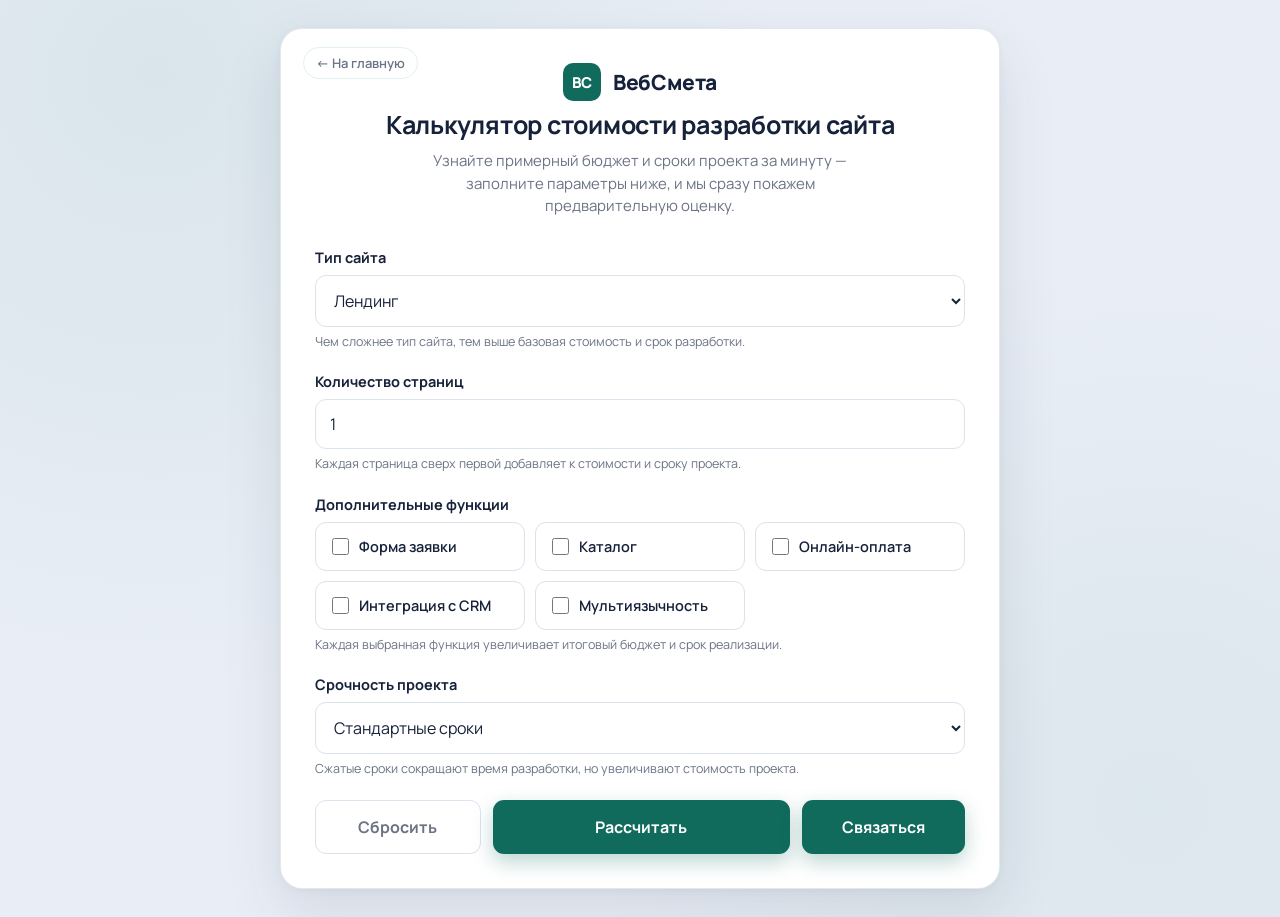
==== calculator.html @ 16f45714 "Initial commit: Websmeta site with calculator and modal" ====
<!DOCTYPE html>
<html lang="ru">
<head>
  <meta charset="UTF-8" />
  <meta name="viewport" content="width=device-width, initial-scale=1.0" />
  <title>ВебСмета — калькулятор стоимости разработки сайта</title>

  <link rel="preconnect" href="https://fonts.googleapis.com">
  <link rel="preconnect" href="https://fonts.gstatic.com" crossorigin>
  <link href="https://fonts.googleapis.com/css2?family=Manrope:wght@400;500;600;700;800&display=swap" rel="stylesheet">

  <link rel="stylesheet" href="css/styles.css">
</head>
<body>

  <div class="card">

    <a href="index.html" class="back-link">← На главную</a>

    <div class="brand">
      <div class="brand-mark">ВС</div>
      <div class="brand-name">ВебСмета</div>
    </div>

    <h1>Калькулятор стоимости разработки сайта</h1>

    <p class="subtitle">
      Узнайте примерный бюджет и сроки проекта за минуту — заполните параметры ниже,
      и мы сразу покажем предварительную оценку.
    </p>

    <!-- Тип сайта -->
    <div class="form-group">
      <label class="field-label" for="siteType">Тип сайта</label>
      <select id="siteType">
        <option value="landing">Лендинг</option>
        <option value="corporate">Корпоративный сайт</option>
        <option value="shop">Интернет-магазин</option>
      </select>
      <span class="hint">Чем сложнее тип сайта, тем выше базовая стоимость и срок разработки.</span>
    </div>

    <!-- Количество страниц -->
    <div class="form-group">
      <label class="field-label" for="pages">Количество страниц</label>
      <input type="number" id="pages" min="1" value="1" />
      <span class="hint">Каждая страница сверх первой добавляет к стоимости и сроку проекта.</span>
    </div>

    <!-- Дополнительные функции -->
    <div class="form-group">
      <label class="field-label">Дополнительные функции</label>

      <div class="checkboxes">
        <div class="checkbox-item">
          <label>
            <input type="checkbox" id="leadForm" name="leadForm" />
            <span>Форма заявки</span>
          </label>
        </div>

        <div class="checkbox-item">
          <label>
            <input type="checkbox" id="catalog" name="catalog" />
            <span>Каталог</span>
          </label>
        </div>

        <div class="checkbox-item">
          <label>
            <input type="checkbox" id="payment" name="payment" />
            <span>Онлайн-оплата</span>
          </label>
        </div>

        <div class="checkbox-item">
          <label>
            <input type="checkbox" id="crm" name="crm" />
            <span>Интеграция с CRM</span>
          </label>
        </div>

        <div class="checkbox-item">
          <label>
            <input type="checkbox" id="multilang" name="multilang" />
            <span>Мультиязычность</span>
          </label>
        </div>
      </div>

      <span class="hint">Каждая выбранная функция увеличивает итоговый бюджет и срок реализации.</span>
    </div>

    <!-- Срочность проекта (сразу под дополнительными функциями) -->
    <div class="form-group">
      <label class="field-label" for="urgency">Срочность проекта</label>
      <select id="urgency">
        <option value="standard">Стандартные сроки</option>
        <option value="fast">Быстрее обычного</option>
        <option value="urgent">Очень срочно</option>
      </select>
      <span class="hint">Сжатые сроки сокращают время разработки, но увеличивают стоимость проекта.</span>
    </div>

    <!-- Кнопки (в самом низу формы) -->
    <div class="actions">
      <button id="resetBtn" type="button">Сбросить</button>
      <button id="calculateBtn">Рассчитать</button>
      <button id="contactBtn" type="button">Связаться</button>
    </div>

    <!-- Результат -->
    <div id="result" class="result">
      <div class="result-top">
        <h2>Результат оценки</h2>
        <span class="badge">Предварительная оценка</span>
      </div>

      <div class="result-grid">
        <div class="result-cell">
          <div class="result-eyebrow">Стоимость</div>
          <div class="price-value" id="price"></div>
        </div>
        <div class="result-cell">
          <div class="result-eyebrow">Срок</div>
          <div class="timeline-value" id="timeline"></div>
        </div>
      </div>

      <div class="explanation" id="explanation"></div>
    </div>
  </div>

  <!-- Модальное окно «Связаться» -->
  <div class="modal-overlay" id="contactModal">
    <div class="modal-content">
      <button class="modal-close-btn" id="modalCloseBtn" type="button">&times;</button>
      <h2>Связаться с нами</h2>
      <p class="modal-subtitle">Расскажите о вашем проекте — и мы свяжемся с вами для обсуждения деталей.</p>

      <form id="modalContactForm" action="https://formspree.io/f/mkolenkg" method="POST" novalidate>
        <input type="hidden" name="_subject" value="Создание сайта (из калькулятора)">

        <div class="form-group">
          <label for="modalName">Имя *</label>
          <input type="text" id="modalName" name="name" placeholder="Как к вам обращаться" required>
        </div>

        <div class="form-group">
          <label for="modalEmail">E-mail</label>
          <input type="email" id="modalEmail" name="email" placeholder="example@mail.ru">
        </div>

        <div class="form-group">
          <label for="modalPhone">Телефон</label>
          <input type="tel" id="modalPhone" name="phone" placeholder="+7 (___) ___-__-__">
        </div>

        <div class="form-group">
          <label for="modalComment">Описание проекта</label>
          <textarea id="modalComment" name="comment" placeholder="Расскажите о вашем проекте: задачи, сроки, пожелания..."></textarea>
        </div>

        <div class="modal-actions">
          <button type="submit" class="modal-submit">Отправить</button>
          <button type="button" class="modal-close" id="modalCloseBtnBottom">Закрыть</button>
        </div>
      </form>
    </div>
  </div>

  <script src="js/script.js"></script>
</body>
</html>
---- css/styles.css ----
:root {
  --bg: #E9EEF6;
  --card: #FFFFFF;
  --paper: #F4F8F7;
  --ink: #16213A;
  --muted: #6B7385;
  --line: #DCE3ED;
  --accent: #106B5C;
  --accent-dark: #0B4F44;
  --accent-soft: #E3F1EE;
  --radius: 16px;
}

* {
  box-sizing: border-box;
  margin: 0;
  padding: 0;
}

body {
  min-height: 100vh;
  display: flex;
  align-items: center;
  justify-content: center;
  padding: 28px 16px;
  font-family: 'Manrope', Arial, sans-serif;
  background: var(--bg);
  background-image:
    radial-gradient(circle at 12% 8%, rgba(16, 107, 92, 0.07), transparent 45%),
    radial-gradient(circle at 90% 88%, rgba(16, 107, 92, 0.06), transparent 40%);
  color: var(--ink);
}

.card {
  width: 100%;
  max-width: 720px;
  background: var(--card);
  border-radius: 22px;
  padding: 34px;
  box-shadow: 0 24px 60px rgba(22, 33, 58, 0.10), 0 2px 8px rgba(22, 33, 58, 0.04);
  border: 1px solid rgba(220, 227, 237, 0.8);
  position: relative;
}

.back-link {
  position: absolute;
  top: 18px;
  left: 22px;
  font-size: 13px;
  color: var(--muted);
  text-decoration: none;
  display: inline-flex;
  align-items: center;
  gap: 6px;
  padding: 6px 12px;
  border-radius: 999px;
  background: #fff;
  border: 1.5px solid var(--accent-soft);
  font-weight: 600;
  transition:
    color 0.15s ease,
    border-color 0.15s ease,
    background 0.15s ease,
    transform 0.08s ease;
}

.back-link:hover {
  color: var(--accent-dark);
  border-color: var(--accent);
  background: #f8fffd;
}

.back-link:active {
  transform: translateY(1px);
}

/* ---------- Header / brand ---------- */
.brand {
  display: flex;
  align-items: center;
  gap: 12px;
  justify-content: center;
  margin-bottom: 6px;
}

.brand-mark {
  width: 38px;
  height: 38px;
  border-radius: 10px;
  background: var(--accent);
  color: #fff;
  display: flex;
  align-items: center;
  justify-content: center;
  font-weight: 800;
  font-size: 15px;
  letter-spacing: -0.02em;
  flex-shrink: 0;
}

.brand-name {
  font-weight: 800;
  font-size: 21px;
  letter-spacing: -0.01em;
  color: var(--ink);
}

h1 {
  font-size: 25px;
  font-weight: 700;
  text-align: center;
  letter-spacing: -0.01em;
  margin-bottom: 8px;
}

.subtitle {
  text-align: center;
  color: var(--muted);
  margin-bottom: 30px;
  line-height: 1.5;
  font-size: 15px;
  max-width: 480px;
  margin-left: auto;
  margin-right: auto;
}

/* ---------- Form ---------- */
.form-group {
  margin-bottom: 22px;
}

label.field-label {
  display: block;
  font-weight: 700;
  font-size: 14.5px;
  margin-bottom: 8px;
  color: var(--ink);
}

.hint {
  display: block;
  margin-top: 6px;
  font-size: 12.5px;
  color: var(--muted);
  line-height: 1.4;
}

select,
input[type="number"] {
  width: 100%;
  padding: 13px 14px;
  border: 1.5px solid var(--line);
  border-radius: 11px;
  font-size: 16px;
  font-family: inherit;
  color: var(--ink);
  background: #fff;
  transition: border-color 0.15s ease, box-shadow 0.15s ease;
}

select:focus-visible,
input[type="number"]:focus-visible,
.checkbox-item input:focus-visible {
  outline: none;
  border-color: var(--accent);
  box-shadow: 0 0 0 3px var(--accent-soft);
}

.checkboxes {
  display: grid;
  grid-template-columns: repeat(3, 2fr); /* 3 в ряд */
  gap: 10px;
}

.checkbox-item {
  display: flex;
  align-items: center;
  padding: 0;
  border: 1.5px solid var(--line);
  border-radius: 11px;
  transition: border-color 0.15s ease, background 0.15s ease;
  cursor: pointer;
}

.checkbox-item:has(input:checked) {
  border-color: var(--accent);
  background: var(--accent-soft);
}

.checkbox-item input {
  width: 17px;
  height: 17px;
  accent-color: var(--accent);
  flex-shrink: 0;
  cursor: pointer;
}


.checkbox-item label {
  display: flex;
  align-items: center;
  gap: 10px;
  padding: 14px 16px;
  width: 100%;
  cursor: pointer;
  margin: 0;
}

.checkbox-item span {
  font-weight: 600;
  font-size: 14.5px;
}

/* ---------- Buttons ---------- */
.actions {
  display: flex;
  gap: 12px;
  margin-top: 6px;
}

button {
  border: none;
  border-radius: 11px;
  padding: 15px;
  font-size: 16px;
  font-weight: 700;
  font-family: inherit;
  cursor: pointer;
  transition: transform 0.08s ease, background 0.15s ease, box-shadow 0.15s ease, color 0.15s ease;
}

#calculateBtn {
  flex: 2;
  background: var(--accent);
  color: #fff;
  box-shadow: 0 8px 20px rgba(16, 107, 92, 0.28);
}

#calculateBtn:hover {
  background: var(--accent-dark);
  box-shadow: 0 10px 24px rgba(16, 107, 92, 0.34);
}

#calculateBtn:active {
  transform: translateY(1px) scale(0.99);
  box-shadow: 0 4px 12px rgba(16, 107, 92, 0.3);
}

#resetBtn {
  flex: 1;
  background: #fff;
  color: var(--muted);
  border: 1.5px solid var(--line);
}

#resetBtn:hover {
  border-color: #c3cad8;
  color: var(--ink);
  background: #f8f9fb;
}

#resetBtn:active {
  transform: translateY(1px) scale(0.99);
}

#contactBtn {
  flex: 1;
  background: var(--accent);
  color: #fff;
  box-shadow: 0 8px 20px rgba(16, 107, 92, 0.28);
}

#contactBtn:hover {
  background: var(--accent-dark);
  box-shadow: 0 10px 24px rgba(16, 107, 92, 0.34);
}

#contactBtn:active {
  transform: translateY(1px) scale(0.99);
}

/* ---------- Modal ---------- */
.modal-overlay {
  display: none;
  position: fixed;
  inset: 0;
  background: rgba(0, 0, 0, 0.5);
  z-index: 1000;
  align-items: center;
  justify-content: center;
  padding: 20px;
}

.modal-overlay.is-open {
  display: flex;
}

.modal-content {
  background: var(--card);
  border-radius: 18px;
  padding: 36px 32px;
  width: 100%;
  max-width: 520px;
  position: relative;
  box-shadow: 0 24px 60px rgba(0, 0, 0, 0.2);
}

.modal-content h2 {
  font-size: 22px;
  font-weight: 700;
  margin-bottom: 6px;
}

.modal-subtitle {
  color: var(--muted);
  font-size: 14px;
  margin-bottom: 24px;
  line-height: 1.5;
}

.modal-content .form-group {
  margin-bottom: 18px;
}

.modal-content label {
  display: block;
  font-weight: 700;
  font-size: 14px;
  margin-bottom: 6px;
  color: var(--ink);
}

.modal-content input,
.modal-content textarea {
  width: 100%;
  padding: 12px 14px;
  border: 1.5px solid var(--line);
  border-radius: 10px;
  font-size: 15px;
  font-family: inherit;
  color: var(--ink);
  background: #fff;
  transition: border-color 0.15s ease, box-shadow 0.15s ease;
}

.modal-content input:focus,
.modal-content textarea:focus {
  outline: none;
  border-color: var(--accent);
  box-shadow: 0 0 0 3px var(--accent-soft);
}

.modal-content textarea {
  resize: vertical;
  min-height: 90px;
}

.modal-actions {
  display: flex;
  gap: 12px;
  margin-top: 6px;
}

.modal-submit {
  flex: 2;
  padding: 15px;
  background: var(--accent);
  color: #fff;
  border: none;
  border-radius: 11px;
  font-size: 16px;
  font-weight: 700;
  font-family: inherit;
  cursor: pointer;
  box-shadow: 0 8px 20px rgba(16, 107, 92, 0.28);
  transition: background 0.15s ease, transform 0.08s ease, box-shadow 0.15s ease;
}

.modal-submit:hover {
  background: var(--accent-dark);
  box-shadow: 0 10px 24px rgba(16, 107, 92, 0.34);
}

.modal-submit:active {
  transform: translateY(1px) scale(0.99);
}

.modal-close {
  flex: 1;
  padding: 15px;
  background: #fff;
  color: var(--muted);
  border: 1.5px solid var(--line);
  border-radius: 11px;
  font-size: 16px;
  font-weight: 700;
  font-family: inherit;
  cursor: pointer;
  transition: border-color 0.15s ease, color 0.15s ease, background 0.15s ease, transform 0.08s ease;
}

.modal-close:hover {
  border-color: #c3cad8;
  color: var(--ink);
  background: #f8f9fb;
}

.modal-close:active {
  transform: translateY(1px) scale(0.99);
}

.modal-close-btn {
  position: absolute;
  top: 16px;
  right: 16px;
  width: 32px;
  height: 32px;
  border: none;
  background: none;
  font-size: 24px;
  color: var(--muted);
  cursor: pointer;
  display: flex;
  align-items: center;
  justify-content: center;
  border-radius: 8px;
  transition: color 0.15s ease, background 0.15s ease;
}

.modal-close-btn:hover {
  color: var(--ink);
  background: var(--accent-soft);
}

/* ---------- Result ---------- */
.result {
  display: none;
  position: relative;
  margin-top: 28px;
  padding: 24px 24px 30px;
  border-radius: var(--radius);
  background: var(--paper);
  border: 1.5px dashed #BFD9D2;
  overflow: visible;
}

.result::after {
  content: '';
  position: absolute;
  left: 0;
  right: 0;
  bottom: -9px;
  height: 18px;
  background:
    linear-gradient(135deg, var(--card) 50%, transparent 50%) 0 0 / 16px 16px repeat-x,
    linear-gradient(225deg, var(--card) 50%, transparent 50%) 0 0 / 16px 16px repeat-x;
  background-position: 0 0, 8px 0;
}

.result-top {
  display: flex;
  align-items: flex-start;
  justify-content: space-between;
  gap: 12px;
  margin-bottom: 18px;
}

.result-top h2 {
  font-size: 18px;
  font-weight: 700;
  color: var(--ink);
}

.badge {
  flex-shrink: 0;
  font-size: 11.5px;
  font-weight: 700;
  text-transform: uppercase;
  letter-spacing: 0.03em;
  color: var(--accent);
  border: 1.5px dashed var(--accent);
  border-radius: 999px;
  padding: 6px 12px;
  transform: rotate(-4deg);
  white-space: nowrap;
}

.result-grid {
  display: grid;
  grid-template-columns: 1fr 1fr;
  gap: 0;
  background: #fff;
  border-radius: 12px;
  border: 1px solid var(--line);
  overflow: hidden;
}

.result-cell {
  padding: 18px 16px;
  text-align: center;
  position: relative;
}

.result-cell:first-child::after {
  content: '';
  position: absolute;
  top: 12px;
  bottom: 12px;
  right: 0;
  border-right: 1.5px dashed var(--line);
}

.result-eyebrow {
  font-size: 12px;
  font-weight: 700;
  text-transform: uppercase;
  letter-spacing: 0.04em;
  color: var(--muted);
  margin-bottom: 6px;
}

.result-cell .price-value {
  font-size: 28px;
  font-weight: 800;
  color: var(--accent);
  letter-spacing: -0.01em;
}

.result-cell .timeline-value {
  font-size: 22px;
  font-weight: 800;
  color: var(--ink);
}

.explanation {
  margin-top: 18px;
  line-height: 1.6;
  color: var(--muted);
  font-size: 14px;
}










@media (max-width: 480px) {
  .card {
    padding: 22px;
    border-radius: 18px;
  }

  h1 {
    font-size: 21px;
  }

  .checkboxes {
    grid-template-columns: 1fr;
  }

  .actions {
    flex-direction: column;
  }

  #calculateBtn, #resetBtn, #contactBtn {
    flex: 1;
  }

  .result-top {
    flex-direction: column;
  }

  .badge {
    transform: rotate(0deg);
    align-self: flex-start;
  }

  .result-grid {
    grid-template-columns: 1fr;
  }

  .result-cell:first-child::after {
    display: none;
  }

  .result-cell:first-child {
    border-bottom: 1.5px dashed var(--line);
  }

  .modal-content {
    padding: 28px 20px;
  }

  .modal-actions {
    flex-direction: column;
  }

  .modal-submit,
  .modal-close {
    flex: 1;
  }
}
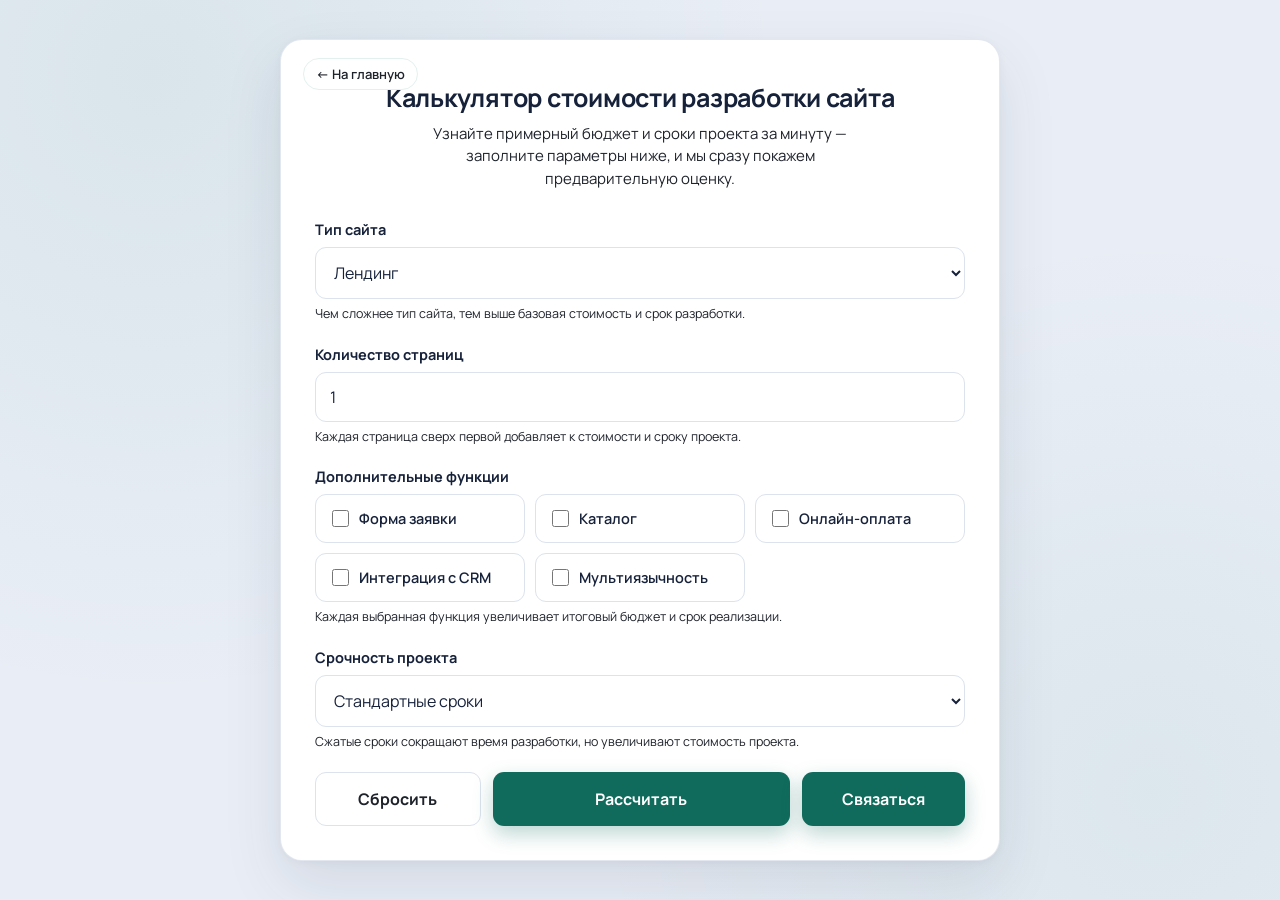
==== commit 1cdf3437: "fixed" ====
--- a/calculator.html
+++ b/calculator.html
@@ -15,19 +15,17 @@
 
   <div class="card">
 
-    <a href="index.html" class="back-link">← На главную</a>
-
     <div class="brand">
-      <div class="brand-mark">ВС</div>
-      <div class="brand-name">ВебСмета</div>
+      <!-- логотип / ВС ВебСмета -->
     </div>
 
     <h1>Калькулятор стоимости разработки сайта</h1>
 
     <p class="subtitle">
-      Узнайте примерный бюджет и сроки проекта за минуту — заполните параметры ниже,
-      и мы сразу покажем предварительную оценку.
+      Узнайте примерный бюджет и сроки проекта за минуту — заполните параметры ниже, и мы сразу покажем предварительную оценку.
     </p>
+
+    <a href="index.html" class="back-link">← На главную</a>
 
     <!-- Тип сайта -->
     <div class="form-group">
--- a/css/styles.css
+++ b/css/styles.css
@@ -2,13 +2,12 @@
   --bg: #E9EEF6;
   --card: #FFFFFF;
   --paper: #F4F8F7;
-  --ink: #16213A;
-  --muted: #6B7385;
+  --ink: #16213A;    /* основной почти чёрный */
+  --muted: #1e222b;  /* сделаем ещё темнее и контрастнее */
   --line: #DCE3ED;
   --accent: #106B5C;
   --accent-dark: #0B4F44;
   --accent-soft: #E3F1EE;
-  --radius: 16px;
 }
 
 * {
@@ -540,34 +539,93 @@
 }
 
 
-
-
-
-
-
-
-
-
 @media (max-width: 480px) {
-  .card {
-    padding: 22px;
-    border-radius: 18px;
+  /* ==================== HEADER ==================== */
+  .back-link {
+    position: static;
+    display: flex;
+    justify-content: center;
+    align-items: center;
+    width: 100%;
+    margin-top: 4px;
+    margin-bottom: 16px;
+    padding: 8px 14px;
+    font-size: 13px;
+    border-radius: 9px;
+  }
+
+  .brand {
+    margin-bottom: 10px;
+  }
+
+  .brand-mark {
+    width: 36px;
+    height: 36px;
+    font-size: 14px;
+  }
+
+  .brand-name {
+    font-size: 20px;
   }
 
   h1 {
-    font-size: 21px;
+    font-size: 22px;
+    line-height: 1.3;
+    margin-bottom: 10px;
+  }
+
+  .subtitle {
+    font-size: 14.5px;
+    line-height: 1.55;
+    margin-bottom: 28px;
+  }
+
+  /* ==================== FORM ==================== */
+  .form-group {
+    margin-bottom: 20px;
+  }
+
+  label.field-label {
+    font-size: 14px;
+    margin-bottom: 7px;
+  }
+
+  .hint {
+    font-size: 12px;
+    line-height: 1.45;
   }
 
   .checkboxes {
     grid-template-columns: 1fr;
-  }
-
+    gap: 8px;
+  }
+
+  .checkbox-item label {
+    padding: 13px 14px;
+  }
+
+  .checkbox-item span {
+    font-size: 14px;
+  }
+
+  /* ==================== BUTTONS ==================== */
   .actions {
     flex-direction: column;
-  }
-
-  #calculateBtn, #resetBtn, #contactBtn {
+    gap: 10px;
+  }
+
+  #calculateBtn,
+  #resetBtn,
+  #contactBtn {
     flex: 1;
+    width: 100%;
+    padding: 15px;
+    font-size: 15px;
+  }
+
+  /* ==================== RESULT ==================== */
+  .result {
+    padding: 20px 16px 24px;
   }
 
   .result-top {
@@ -591,16 +649,57 @@
     border-bottom: 1.5px dashed var(--line);
   }
 
+  .result-cell .price-value {
+    font-size: 26px;
+  }
+
+  .result-cell .timeline-value {
+    font-size: 20px;
+  }
+
+  .explanation {
+    font-size: 13.5px;
+  }
+
+  /* ==================== MODAL ==================== */
   .modal-content {
-    padding: 28px 20px;
+    padding: 28px 18px;
+    border-radius: 16px;
+  }
+
+  .modal-content h2 {
+    font-size: 20px;
+  }
+
+  .modal-subtitle {
+    font-size: 13.5px;
+    margin-bottom: 20px;
+  }
+
+  .modal-content .form-group {
+    margin-bottom: 16px;
+  }
+
+  .modal-content label {
+    font-size: 13.5px;
+  }
+
+  .modal-content input,
+  .modal-content textarea {
+    padding: 11px 12px;
+    font-size: 15px;
   }
 
   .modal-actions {
     flex-direction: column;
+    gap: 10px;
   }
 
   .modal-submit,
   .modal-close {
     flex: 1;
+    width: 100%;
+    padding: 14px;
+    font-size: 15px;
   }
 }
